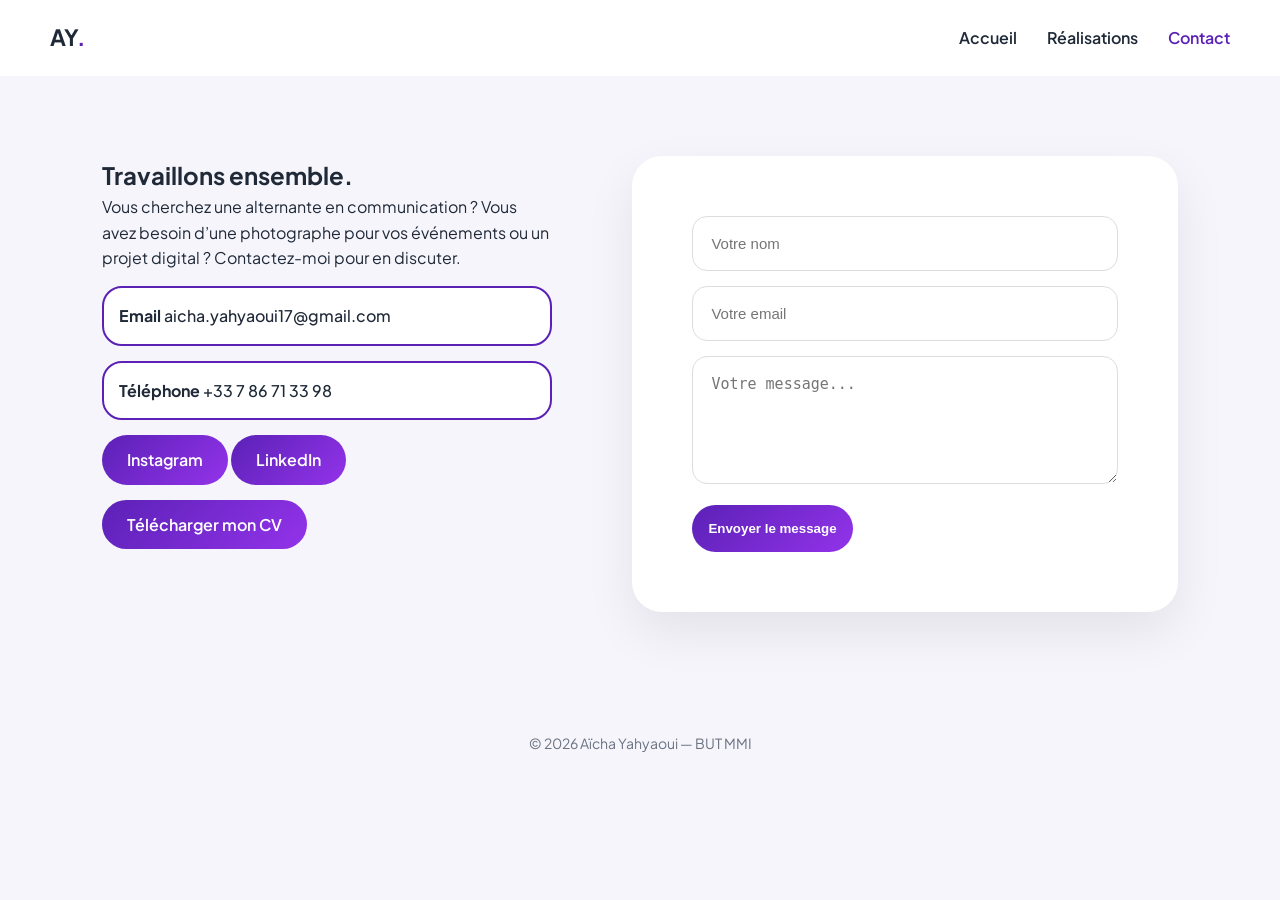
==== contact.html @ c29ea6dd "Add files via upload" ====
<!DOCTYPE html>
<html lang="fr">

<head>
    <meta charset="UTF-8">
    <meta name="viewport" content="width=device-width, initial-scale=1.0">
    <title>Contact | Aïcha Yahyaoui</title>

    <link rel="stylesheet" href="style.css">
    <link href="https://fonts.googleapis.com/css2?family=Plus+Jakarta+Sans:wght@400;600;700&display=swap"
        rel="stylesheet">
</head>

<body>

    <!-- NAVBAR -->
    <nav class="navbar">
        <div class="logo">AY<span>.</span></div>
        <ul class="nav-links">
            <li><a href="index.html">Accueil</a></li>
            <li><a href="realisations.html">Réalisations</a></li>
            <li><a href="contact.html" class="active">Contact</a></li>
        </ul>
    </nav>

    <!-- SECTION CONTACT -->
    <section class="contact-section">

        <!-- GAUCHE -->
        <div class="contact-left">

            <h1>Travaillons <span>ensemble</span>.</h1>

            <p>
                Vous cherchez une alternante en communication ?
                Vous avez besoin d’une photographe pour vos événements ou un projet digital ?
                Contactez-moi pour en discuter.

            </p>

            <!-- EMAIL -->
            <div class="contact-card">
                <strong>Email</strong>
                <a href="mailto:aicha.yahyaoui17@gmail.com">
                    aicha.yahyaoui17@gmail.com
                </a>
            </div>

            <!-- TELEPHONE -->
            <div class="contact-card">
                <strong>Téléphone</strong>
                <a href="tel:+33786713398">
                    +33 7 86 71 33 98
                </a>
            </div>

            <!-- RESEAUX -->
            <div class="social-links">

                <a href="https://www.instagram.com/adz.shoot/" target="_blank" class="social-btn">
                    Instagram
                </a>

                <a href="https://www.linkedin.com/in/a%C3%AFcha-yahyaoui-4b7157336/" target="_blank" class="social-btn">
                    LinkedIn
                </a>

            </div>
            <!-- CV -->
            <a href="CV- YAHYAOUI AICHA.pdf" class="cv-btn">
                Télécharger mon CV
            </a>

        </div>

        <!-- DROITE FORMULAIRE -->
        <div class="contact-right">

            <form action="https://formspree.io/f/mqedpgrb" method="POST">

                <input type="text" name="name" placeholder="Votre nom" required>

                <input type="email" name="email" placeholder="Votre email" required>

                <textarea name="message" rows="5" placeholder="Votre message..." required></textarea>

                <button type="submit">
                    Envoyer le message
                </button>

            </form>

        </div>

    </section>

    <!-- FOOTER -->
    <footer class="footer">
        © 2026 Aïcha Yahyaoui — BUT MMI
    </footer>

</body>

</html>
---- style.css ----
/* ================= VARIABLES ================= */

:root {
--primary:#5b21b6;
--secondary:#9333ea;
--bg-light:#f5f5fb;
--text-dark:#1f2937;
--white:#ffffff;
--shadow:0 10px 30px rgba(0,0,0,0.05);
}

/* ================= RESET ================= */

*{
margin:0;
padding:0;
box-sizing:border-box;
}

body{
font-family:'Plus Jakarta Sans',sans-serif;
background:var(--bg-light);
color:var(--text-dark);
line-height:1.6;
}

/* ================= CONTAINER ================= */

.container{
max-width:1100px;
margin:auto;
padding:0 20px;
}

/* ================= NAVBAR ================= */

.navbar{
padding:20px 50px;
display:flex;
justify-content:space-between;
align-items:center;
background:white;
}

.logo{
font-size:1.4rem;
font-weight:700;
}

.logo span{
color:var(--primary);
}

.nav-links{
display:flex;
gap:30px;
list-style:none;
}

.nav-links a{
text-decoration:none;
color:var(--text-dark);
font-weight:600;
}

.nav-links a.active{
color:var(--primary);
}

/* ================= HERO ================= */

.hero{
background:linear-gradient(135deg,var(--primary),var(--secondary));
color:white;
padding:100px 0;
border-radius:0 0 80px 80px;
}

.hero-small{
padding:60px 0;
text-align:center;
}

/* ================= TITRES SECTIONS ================= */

.section-title{
font-size:2rem;
font-weight:700;
text-align:center;
margin:90px 0 50px 0;
position:relative;
}

.section-title::after{
content:"";
display:block;
width:60px;
height:4px;
background:linear-gradient(135deg,#5b21b6,#9333ea);
margin:15px auto 0;
border-radius:4px;
}

/* ================= BOUTONS ================= */

.project-btn,
.voir-galerie-btn,
.social-btn,
.cv-btn{
display:inline-block;
padding:12px 25px;
border-radius:40px;
background:linear-gradient(135deg,var(--primary),var(--secondary));
color:white;
text-decoration:none;
font-weight:600;
margin-top:15px;
transition:0.3s ease;
}

.project-btn:hover,
.voir-galerie-btn:hover,
.social-btn:hover,
.cv-btn:hover{
transform:translateY(-3px);
box-shadow:0 10px 25px rgba(91,33,182,0.3);
}

/* ================= GRILLES PHOTOS ================= */

.preview-grid,
.galerie-grid{
display:grid;
grid-template-columns:repeat(3, 320px);
justify-content:center;
gap:35px;
margin-bottom:80px;
}

/* ================= PHOTOS ================= */

.photo-card{
width:320px;
height:380px;
border-radius:25px;
overflow:hidden;
position:relative;
background:white;
box-shadow:0 15px 40px rgba(0,0,0,0.08);
transition:0.3s ease;
}

.photo-card img{
width:100%;
height:100%;
object-fit:cover;
display:block;
}

.galerie-grid img{
width:320px;
height:380px;
object-fit:cover;
border-radius:25px;
box-shadow:0 15px 40px rgba(0,0,0,0.08);
transition:0.3s ease;
}

.photo-card:hover,
.galerie-grid img:hover{
transform:translateY(-6px);
}

/* ================= OVERLAY (PC uniquement) ================= */

.photo-overlay{
position:absolute;
top:0;
left:0;
width:100%;
height:100%;
background:rgba(0,0,0,0.6);
color:white;
display:flex;
flex-direction:column;
justify-content:center;
align-items:center;
opacity:0;
transition:0.3s;
text-align:center;
padding:20px;
}

.photo-card:hover .photo-overlay{
opacity:1;
}

/* ================= CONTACT ================= */

.contact-section{
display:flex;
gap:80px;
padding:80px 8%;
align-items:flex-start;
justify-content:space-between;
}

.contact-left{
max-width:450px;
}

.contact-card{
background:white;
border:2px solid var(--primary);
padding:15px;
border-radius:20px;
margin-top:15px;
}

.contact-card a{
color:var(--text-dark);
text-decoration:none;
font-weight:500;
}

.contact-card a:hover{
color:var(--primary);
}

.contact-right{
background:white;
padding:60px;
border-radius:30px;
box-shadow:0 20px 50px rgba(0,0,0,0.08);
flex:1;
max-width:650px;
width:100%;
}

.contact-right input,
.contact-right textarea{
padding:18px;
border-radius:15px;
border:1px solid #ddd;
width:100%;
margin-bottom:15px;
font-size:15px;
}

.contact-right button{
padding:16px;
border-radius:40px;
border:none;
background:linear-gradient(135deg,#5b21b6,#9333ea);
color:white;
font-weight:600;
cursor:pointer;
transition:0.3s;
}

.contact-right button:hover{
transform:translateY(-2px);
box-shadow:0 10px 25px rgba(91,33,182,0.3);
}

/* ================= FOOTER ================= */

footer{
display:flex;
justify-content:center;
align-items:center;
padding:40px 0;
color:#6b7280;
font-size:14px;
}

/* ================= RESPONSIVE ================= */

@media(max-width:768px){

.navbar{
flex-direction:column;
gap:15px;
padding:20px;
}

.nav-links{
flex-direction:column;
gap:15px;
}

.preview-grid,
.galerie-grid{
grid-template-columns:1fr;
}

.photo-card,
.galerie-grid img{
width:100%;
height:300px;
}

.contact-section{
flex-direction:column;
text-align:center;
}

.contact-right{
width:100%;
padding:40px;
}

.section-title{
margin-top:70px;
}

}


/* ================= RESET ================= */

*{
margin:0;
padding:0;
box-sizing:border-box;
}

body{
font-family:'Plus Jakarta Sans',sans-serif;
background:var(--bg-light);
color:var(--text-dark);
line-height:1.6;
}

/* ================= CONTAINER ================= */

.container{
max-width:1100px;
margin:auto;
padding:0 20px;
}

/* ================= NAVBAR ================= */

.navbar{
padding:20px 50px;
display:flex;
justify-content:space-between;
align-items:center;
background:white;
}

.logo{
font-size:1.4rem;
font-weight:700;
}

.logo span{
color:var(--primary);
}

.nav-links{
display:flex;
gap:30px;
list-style:none;
}

.nav-links a{
text-decoration:none;
color:var(--text-dark);
font-weight:600;
}

.nav-links a.active{
color:var(--primary);
}

/* ================= HERO ================= */

.hero{
background:linear-gradient(135deg,var(--primary),var(--secondary));
color:white;
padding:100px 0;
border-radius:0 0 80px 80px;
}

.hero-small{
padding:60px 0;
text-align:center;
}

.hero-flex{
display:flex;
align-items:center;
justify-content:space-between;
gap:60px;
}

.hero-image img{
width:320px;
height:320px;
border-radius:50%;
object-fit:cover;
}

/* ================= CARTES ================= */

.path-card{
display:flex;
flex-wrap:wrap;
gap:30px;
justify-content:center;
padding:60px 0;
}

.path-item{
background:white;
padding:30px;
border-radius:20px;
box-shadow:var(--shadow);
flex:1 1 400px;
max-width:450px;
}

.path-item h3{
color:var(--primary);
margin-bottom:10px;
text-align:center;
}

/* ================= BOUTONS ================= */

.project-btn,
.voir-galerie-btn,
.social-btn,
.cv-btn{
display:inline-block;
padding:12px 25px;
border-radius:40px;
background:linear-gradient(135deg,var(--primary),var(--secondary));
color:white;
text-decoration:none;
font-weight:600;
margin-top:15px;
transition:0.3s ease;
}

.project-btn:hover,
.voir-galerie-btn:hover,
.social-btn:hover,
.cv-btn:hover{
transform:translateY(-3px);
box-shadow:0 10px 25px rgba(91,33,182,0.3);
}

/* ================= PROJET ================= */

.project-card{
background:white;
padding:40px;
border-radius:25px;
box-shadow:var(--shadow);
transition:0.3s ease;
}

.project-card:hover{
transform:translateY(-6px);
}

/* ================= SNAP ================= */

.snap-card{
display:flex;
gap:40px;
background:white;
padding:40px;
border-radius:25px;
box-shadow:var(--shadow);
align-items:center;
}

.filtre-img{
width:260px;
border-radius:20px;
}

.snap-text{
max-width:400px;
}

.snap-qr{
width:110px;
border-radius:15px;
cursor:pointer;
transition:0.3s;
}

.snap-qr:hover{
transform:scale(1.15);
}

/* ================= PHOTOS REALISATION ================= */

.preview-grid{
display:grid;
grid-template-columns:repeat(3, 320px);
justify-content:center;
gap:35px;
margin-top:40px;
}

.photo-card{
width:320px;
height:380px;
border-radius:25px;
overflow:hidden;
position:relative;
background:white;
box-shadow:0 15px 40px rgba(0,0,0,0.08);
transition:0.3s ease;
}

.photo-card img{
width:100%;
height:100%;
object-fit:cover;
display:block;
}

.photo-overlay{
position:absolute;
top:0;
left:0;
width:100%;
height:100%;
background:rgba(0,0,0,0.6);
color:white;
display:flex;
flex-direction:column;
justify-content:center;
align-items:center;
opacity:0;
transition:0.3s;
text-align:center;
padding:20px;
}

.photo-card:hover .photo-overlay{
opacity:1;
}

/* ================= GALERIE ================= */

.galerie-grid{
display:grid;
grid-template-columns:repeat(3, 320px);
justify-content:center;
gap:35px;
margin-top:40px;
}

.galerie-grid img{
width:320px;
height:380px;
object-fit:cover;
border-radius:25px;
}

/* ================= CONTACT ================= */

.contact-section{
display:flex;
gap:80px;
padding:80px 8%;
align-items:flex-start;
justify-content:space-between;
}

.contact-left{
max-width:450px;
}

.contact-card{
background:white;
border:2px solid var(--primary);
padding:15px;
border-radius:20px;
margin-top:15px;
}

.contact-card a{
color:var(--text-dark);
text-decoration:none;
font-weight:500;
}

.contact-card a:hover{
color:var(--primary);
}

.contact-right{
background:white;
padding:60px;
border-radius:30px;
box-shadow:0 20px 50px rgba(0,0,0,0.08);
flex:1;
max-width:650px;
width:100%;
}

.contact-right input,
.contact-right textarea{
padding:18px;
border-radius:15px;
border:1px solid #ddd;
width:100%;
margin-bottom:15px;
font-size:15px;
}

.contact-right button{
padding:16px;
border-radius:40px;
border:none;
background:linear-gradient(135deg,#5b21b6,#9333ea);
color:white;
font-weight:600;
cursor:pointer;
transition:0.3s;
}

.contact-right button:hover{
transform:translateY(-2px);
box-shadow:0 10px 25px rgba(91,33,182,0.3);
}

/* ================= FOOTER ================= */

footer{
display:flex;
justify-content:center;
align-items:center;
padding:40px 0;
color:#6b7280;
font-size:14px;
}
h3{
    text-align: center;
}
/* ================= RESPONSIVE ================= */

@media(max-width:900px){

.hero-flex,
.snap-card,
.contact-section{
flex-direction:column;
text-align:center;
}

.preview-grid,
.galerie-grid{
grid-template-columns:1fr;
}

.photo-card,
.galerie-grid img{
width:300px;
height:320px;
}

.contact-right{
width:100%;
}

}
.projet {
    margin: 80px 0;
}

.galerie-projet {
    display: grid;
    grid-template-columns: repeat(2, 1fr);
    gap: 25px;
    margin: 30px 0;
}

.galerie-projet img {
    width: 100%;
    border-radius: 15px;
    box-shadow: 0 6px 20px rgba(0,0,0,0.15);
    transition: 0.3s ease;
}

.galerie-projet img:hover {
    transform: scale(1.03);
}

.btn-projet {
    display: inline-block;
    padding: 14px 25px;
    background: linear-gradient(135deg, #5b21b6, #9333ea);
    color: white;
    text-decoration: none;
    border-radius: 30px;
    font-weight: 600;
    transition: 0.3s ease;
}

.btn-projet:hover {
    transform: translateY(-3px);
}
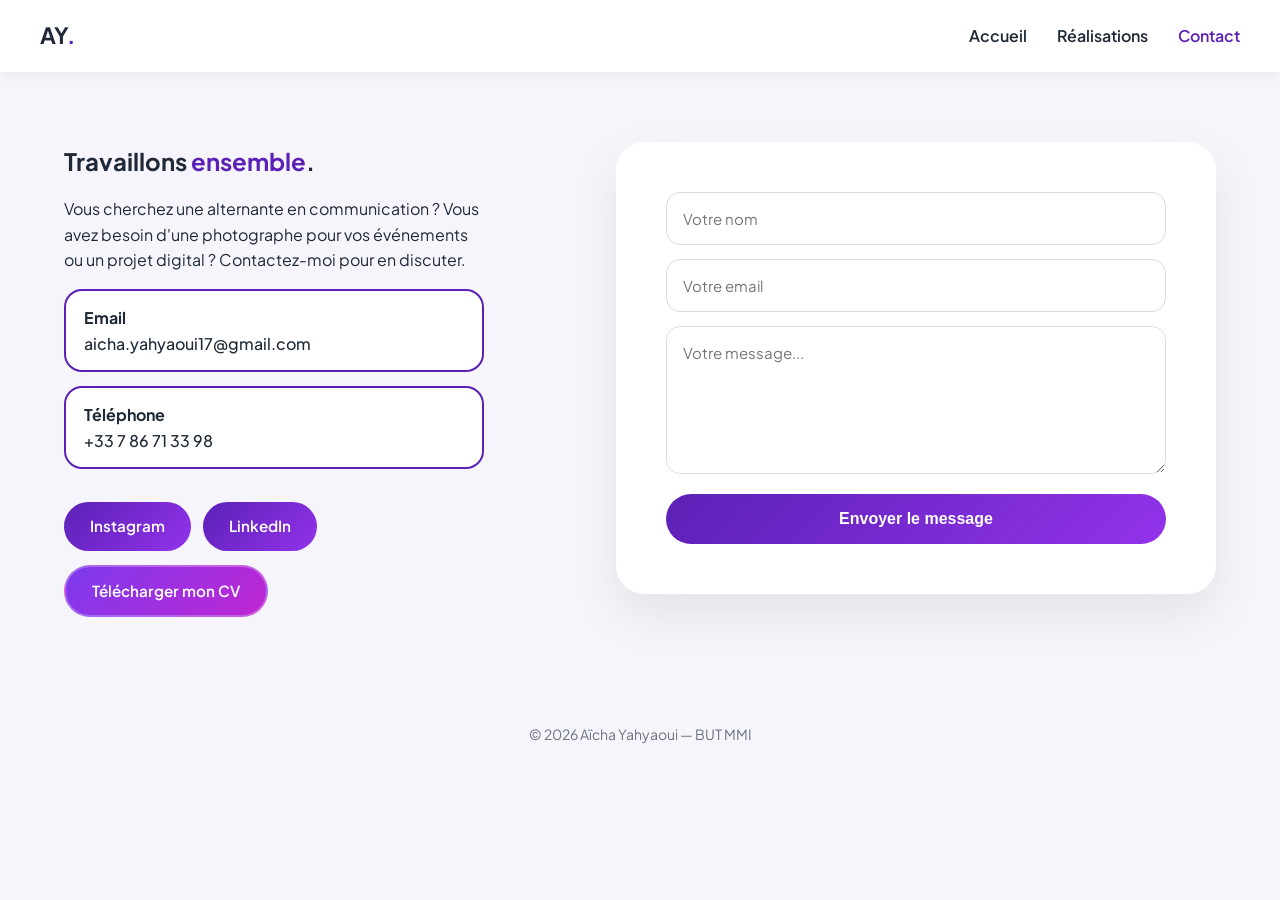
==== commit a29ec4b8: "Add files via upload" ====
--- a/contact.html
+++ b/contact.html
@@ -5,10 +5,8 @@
     <meta charset="UTF-8">
     <meta name="viewport" content="width=device-width, initial-scale=1.0">
     <title>Contact | Aïcha Yahyaoui</title>
-
     <link rel="stylesheet" href="style.css">
-    <link href="https://fonts.googleapis.com/css2?family=Plus+Jakarta+Sans:wght@400;600;700&display=swap"
-        rel="stylesheet">
+    <link href="https://fonts.googleapis.com/css2?family=Plus+Jakarta+Sans:wght@400;600;700&display=swap" rel="stylesheet">
 </head>
 
 <body>
@@ -16,7 +14,14 @@
     <!-- NAVBAR -->
     <nav class="navbar">
         <div class="logo">AY<span>.</span></div>
-        <ul class="nav-links">
+
+        <button class="burger" id="burger" aria-label="Menu">
+            <span></span>
+            <span></span>
+            <span></span>
+        </button>
+
+        <ul class="nav-links" id="nav-links">
             <li><a href="index.html">Accueil</a></li>
             <li><a href="realisations.html">Réalisations</a></li>
             <li><a href="contact.html" class="active">Contact</a></li>
@@ -29,45 +34,30 @@
         <!-- GAUCHE -->
         <div class="contact-left">
 
-            <h1>Travaillons <span>ensemble</span>.</h1>
+            <h1>Travaillons <span style="color:var(--primary)">ensemble</span>.</h1>
 
-            <p>
+            <p style="margin: 16px 0;">
                 Vous cherchez une alternante en communication ?
-                Vous avez besoin d’une photographe pour vos événements ou un projet digital ?
+                Vous avez besoin d'une photographe pour vos événements ou un projet digital ?
                 Contactez-moi pour en discuter.
-
             </p>
 
-            <!-- EMAIL -->
             <div class="contact-card">
-                <strong>Email</strong>
-                <a href="mailto:aicha.yahyaoui17@gmail.com">
-                    aicha.yahyaoui17@gmail.com
-                </a>
+                <strong>Email</strong><br>
+                <a href="mailto:aicha.yahyaoui17@gmail.com">aicha.yahyaoui17@gmail.com</a>
             </div>
 
-            <!-- TELEPHONE -->
             <div class="contact-card">
-                <strong>Téléphone</strong>
-                <a href="tel:+33786713398">
-                    +33 7 86 71 33 98
-                </a>
+                <strong>Téléphone</strong><br>
+                <a href="tel:+33786713398">+33 7 86 71 33 98</a>
             </div>
 
-            <!-- RESEAUX -->
-            <div class="social-links">
+            <div class="social-links" style="display:flex; gap:12px; flex-wrap:wrap; margin-top:18px;">
+                <a href="https://www.instagram.com/adz.shoot/" target="_blank" class="social-btn">Instagram</a>
+                <a href="https://www.linkedin.com/in/a%C3%AFcha-yahyaoui-4b7157336/" target="_blank" class="social-btn">LinkedIn</a>
+            </div>
 
-                <a href="https://www.instagram.com/adz.shoot/" target="_blank" class="social-btn">
-                    Instagram
-                </a>
-
-                <a href="https://www.linkedin.com/in/a%C3%AFcha-yahyaoui-4b7157336/" target="_blank" class="social-btn">
-                    LinkedIn
-                </a>
-
-            </div>
-            <!-- CV -->
-            <a href="CV- YAHYAOUI AICHA.pdf" class="cv-btn">
+            <a href="CV- YAHYAOUI AICHA.pdf" download class="cv-btn" style="margin-top:14px;">
                 Télécharger mon CV
             </a>
 
@@ -77,17 +67,10 @@
         <div class="contact-right">
 
             <form action="https://formspree.io/f/mqedpgrb" method="POST">
-
                 <input type="text" name="name" placeholder="Votre nom" required>
-
                 <input type="email" name="email" placeholder="Votre email" required>
-
-                <textarea name="message" rows="5" placeholder="Votre message..." required></textarea>
-
-                <button type="submit">
-                    Envoyer le message
-                </button>
-
+                <textarea name="message" rows="6" placeholder="Votre message..." required></textarea>
+                <button type="submit">Envoyer le message</button>
             </form>
 
         </div>
@@ -95,10 +78,16 @@
     </section>
 
     <!-- FOOTER -->
-    <footer class="footer">
+    <footer>
         © 2026 Aïcha Yahyaoui — BUT MMI
     </footer>
 
+    <script>
+        const burger = document.getElementById('burger');
+        const navLinks = document.getElementById('nav-links');
+        burger.addEventListener('click', () => navLinks.classList.toggle('open'));
+        navLinks.querySelectorAll('a').forEach(a => a.addEventListener('click', () => navLinks.classList.remove('open')));
+    </script>
+
 </body>
-
 </html>
--- a/style.css
+++ b/style.css
@@ -1,712 +1,690 @@
-/* ================= VARIABLES ================= */
-
-:root {
---primary:#5b21b6;
---secondary:#9333ea;
---bg-light:#f5f5fb;
---text-dark:#1f2937;
---white:#ffffff;
---shadow:0 10px 30px rgba(0,0,0,0.05);
-}
-
-/* ================= RESET ================= */
-
-*{
-margin:0;
-padding:0;
-box-sizing:border-box;
-}
-
-body{
-font-family:'Plus Jakarta Sans',sans-serif;
-background:var(--bg-light);
-color:var(--text-dark);
-line-height:1.6;
-}
-
-/* ================= CONTAINER ================= */
-
-.container{
-max-width:1100px;
-margin:auto;
-padding:0 20px;
-}
-
-/* ================= NAVBAR ================= */
-
-.navbar{
-padding:20px 50px;
-display:flex;
-justify-content:space-between;
-align-items:center;
-background:white;
-}
-
-.logo{
-font-size:1.4rem;
-font-weight:700;
-}
-
-.logo span{
-color:var(--primary);
-}
-
-.nav-links{
-display:flex;
-gap:30px;
-list-style:none;
-}
-
-.nav-links a{
-text-decoration:none;
-color:var(--text-dark);
-font-weight:600;
-}
-
-.nav-links a.active{
-color:var(--primary);
-}
-
-/* ================= HERO ================= */
-
-.hero{
-background:linear-gradient(135deg,var(--primary),var(--secondary));
-color:white;
-padding:100px 0;
-border-radius:0 0 80px 80px;
-}
-
-.hero-small{
-padding:60px 0;
-text-align:center;
-}
-
-/* ================= TITRES SECTIONS ================= */
-
-.section-title{
-font-size:2rem;
-font-weight:700;
-text-align:center;
-margin:90px 0 50px 0;
-position:relative;
-}
-
-.section-title::after{
-content:"";
-display:block;
-width:60px;
-height:4px;
-background:linear-gradient(135deg,#5b21b6,#9333ea);
-margin:15px auto 0;
-border-radius:4px;
-}
-
-/* ================= BOUTONS ================= */
-
-.project-btn,
-.voir-galerie-btn,
-.social-btn,
-.cv-btn{
-display:inline-block;
-padding:12px 25px;
-border-radius:40px;
-background:linear-gradient(135deg,var(--primary),var(--secondary));
-color:white;
-text-decoration:none;
-font-weight:600;
-margin-top:15px;
-transition:0.3s ease;
-}
-
-.project-btn:hover,
-.voir-galerie-btn:hover,
-.social-btn:hover,
-.cv-btn:hover{
-transform:translateY(-3px);
-box-shadow:0 10px 25px rgba(91,33,182,0.3);
-}
-
-/* ================= GRILLES PHOTOS ================= */
-
-.preview-grid,
-.galerie-grid{
-display:grid;
-grid-template-columns:repeat(3, 320px);
-justify-content:center;
-gap:35px;
-margin-bottom:80px;
-}
-
-/* ================= PHOTOS ================= */
-
-.photo-card{
-width:320px;
-height:380px;
-border-radius:25px;
-overflow:hidden;
-position:relative;
-background:white;
-box-shadow:0 15px 40px rgba(0,0,0,0.08);
-transition:0.3s ease;
-}
-
-.photo-card img{
-width:100%;
-height:100%;
-object-fit:cover;
-display:block;
-}
-
-.galerie-grid img{
-width:320px;
-height:380px;
-object-fit:cover;
-border-radius:25px;
-box-shadow:0 15px 40px rgba(0,0,0,0.08);
-transition:0.3s ease;
-}
-
-.photo-card:hover,
-.galerie-grid img:hover{
-transform:translateY(-6px);
-}
-
-/* ================= OVERLAY (PC uniquement) ================= */
-
-.photo-overlay{
-position:absolute;
-top:0;
-left:0;
-width:100%;
-height:100%;
-background:rgba(0,0,0,0.6);
-color:white;
-display:flex;
-flex-direction:column;
-justify-content:center;
-align-items:center;
-opacity:0;
-transition:0.3s;
-text-align:center;
-padding:20px;
-}
-
-.photo-card:hover .photo-overlay{
-opacity:1;
-}
-
-/* ================= CONTACT ================= */
-
-.contact-section{
-display:flex;
-gap:80px;
-padding:80px 8%;
-align-items:flex-start;
-justify-content:space-between;
-}
-
-.contact-left{
-max-width:450px;
-}
-
-.contact-card{
-background:white;
-border:2px solid var(--primary);
-padding:15px;
-border-radius:20px;
-margin-top:15px;
-}
-
-.contact-card a{
-color:var(--text-dark);
-text-decoration:none;
-font-weight:500;
-}
-
-.contact-card a:hover{
-color:var(--primary);
-}
-
-.contact-right{
-background:white;
-padding:60px;
-border-radius:30px;
-box-shadow:0 20px 50px rgba(0,0,0,0.08);
-flex:1;
-max-width:650px;
-width:100%;
-}
-
-.contact-right input,
-.contact-right textarea{
-padding:18px;
-border-radius:15px;
-border:1px solid #ddd;
-width:100%;
-margin-bottom:15px;
-font-size:15px;
-}
-
-.contact-right button{
-padding:16px;
-border-radius:40px;
-border:none;
-background:linear-gradient(135deg,#5b21b6,#9333ea);
-color:white;
-font-weight:600;
-cursor:pointer;
-transition:0.3s;
-}
-
-.contact-right button:hover{
-transform:translateY(-2px);
-box-shadow:0 10px 25px rgba(91,33,182,0.3);
-}
-
-/* ================= FOOTER ================= */
-
-footer{
-display:flex;
-justify-content:center;
-align-items:center;
-padding:40px 0;
-color:#6b7280;
-font-size:14px;
-}
-
-/* ================= RESPONSIVE ================= */
-
-@media(max-width:768px){
-
-.navbar{
-flex-direction:column;
-gap:15px;
-padding:20px;
-}
-
-.nav-links{
-flex-direction:column;
-gap:15px;
-}
-
-.preview-grid,
-.galerie-grid{
-grid-template-columns:1fr;
-}
-
-.photo-card,
-.galerie-grid img{
-width:100%;
-height:300px;
-}
-
-.contact-section{
-flex-direction:column;
-text-align:center;
-}
-
-.contact-right{
-width:100%;
-padding:40px;
-}
-
-.section-title{
-margin-top:70px;
-}
-
-}
-
-
-/* ================= RESET ================= */
-
-*{
-margin:0;
-padding:0;
-box-sizing:border-box;
-}
-
-body{
-font-family:'Plus Jakarta Sans',sans-serif;
-background:var(--bg-light);
-color:var(--text-dark);
-line-height:1.6;
-}
-
-/* ================= CONTAINER ================= */
-
-.container{
-max-width:1100px;
-margin:auto;
-padding:0 20px;
-}
-
-/* ================= NAVBAR ================= */
-
-.navbar{
-padding:20px 50px;
-display:flex;
-justify-content:space-between;
-align-items:center;
-background:white;
-}
-
-.logo{
-font-size:1.4rem;
-font-weight:700;
-}
-
-.logo span{
-color:var(--primary);
-}
-
-.nav-links{
-display:flex;
-gap:30px;
-list-style:none;
-}
-
-.nav-links a{
-text-decoration:none;
-color:var(--text-dark);
-font-weight:600;
-}
-
-.nav-links a.active{
-color:var(--primary);
-}
-
-/* ================= HERO ================= */
-
-.hero{
-background:linear-gradient(135deg,var(--primary),var(--secondary));
-color:white;
-padding:100px 0;
-border-radius:0 0 80px 80px;
-}
-
-.hero-small{
-padding:60px 0;
-text-align:center;
-}
-
-.hero-flex{
-display:flex;
-align-items:center;
-justify-content:space-between;
-gap:60px;
-}
-
-.hero-image img{
-width:320px;
-height:320px;
-border-radius:50%;
-object-fit:cover;
-}
-
-/* ================= CARTES ================= */
-
-.path-card{
-display:flex;
-flex-wrap:wrap;
-gap:30px;
-justify-content:center;
-padding:60px 0;
-}
-
-.path-item{
-background:white;
-padding:30px;
-border-radius:20px;
-box-shadow:var(--shadow);
-flex:1 1 400px;
-max-width:450px;
-}
-
-.path-item h3{
-color:var(--primary);
-margin-bottom:10px;
-text-align:center;
-}
-
-/* ================= BOUTONS ================= */
-
-.project-btn,
-.voir-galerie-btn,
-.social-btn,
-.cv-btn{
-display:inline-block;
-padding:12px 25px;
-border-radius:40px;
-background:linear-gradient(135deg,var(--primary),var(--secondary));
-color:white;
-text-decoration:none;
-font-weight:600;
-margin-top:15px;
-transition:0.3s ease;
-}
-
-.project-btn:hover,
-.voir-galerie-btn:hover,
-.social-btn:hover,
-.cv-btn:hover{
-transform:translateY(-3px);
-box-shadow:0 10px 25px rgba(91,33,182,0.3);
-}
-
-/* ================= PROJET ================= */
-
-.project-card{
-background:white;
-padding:40px;
-border-radius:25px;
-box-shadow:var(--shadow);
-transition:0.3s ease;
-}
-
-.project-card:hover{
-transform:translateY(-6px);
-}
-
-/* ================= SNAP ================= */
-
-.snap-card{
-display:flex;
-gap:40px;
-background:white;
-padding:40px;
-border-radius:25px;
-box-shadow:var(--shadow);
-align-items:center;
-}
-
-.filtre-img{
-width:260px;
-border-radius:20px;
-}
-
-.snap-text{
-max-width:400px;
-}
-
-.snap-qr{
-width:110px;
-border-radius:15px;
-cursor:pointer;
-transition:0.3s;
-}
-
-.snap-qr:hover{
-transform:scale(1.15);
-}
-
-/* ================= PHOTOS REALISATION ================= */
-
-.preview-grid{
-display:grid;
-grid-template-columns:repeat(3, 320px);
-justify-content:center;
-gap:35px;
-margin-top:40px;
-}
-
-.photo-card{
-width:320px;
-height:380px;
-border-radius:25px;
-overflow:hidden;
-position:relative;
-background:white;
-box-shadow:0 15px 40px rgba(0,0,0,0.08);
-transition:0.3s ease;
-}
-
-.photo-card img{
-width:100%;
-height:100%;
-object-fit:cover;
-display:block;
-}
-
-.photo-overlay{
-position:absolute;
-top:0;
-left:0;
-width:100%;
-height:100%;
-background:rgba(0,0,0,0.6);
-color:white;
-display:flex;
-flex-direction:column;
-justify-content:center;
-align-items:center;
-opacity:0;
-transition:0.3s;
-text-align:center;
-padding:20px;
-}
-
-.photo-card:hover .photo-overlay{
-opacity:1;
-}
-
-/* ================= GALERIE ================= */
-
-.galerie-grid{
-display:grid;
-grid-template-columns:repeat(3, 320px);
-justify-content:center;
-gap:35px;
-margin-top:40px;
-}
-
-.galerie-grid img{
-width:320px;
-height:380px;
-object-fit:cover;
-border-radius:25px;
-}
-
-/* ================= CONTACT ================= */
-
-.contact-section{
-display:flex;
-gap:80px;
-padding:80px 8%;
-align-items:flex-start;
-justify-content:space-between;
-}
-
-.contact-left{
-max-width:450px;
-}
-
-.contact-card{
-background:white;
-border:2px solid var(--primary);
-padding:15px;
-border-radius:20px;
-margin-top:15px;
-}
-
-.contact-card a{
-color:var(--text-dark);
-text-decoration:none;
-font-weight:500;
-}
-
-.contact-card a:hover{
-color:var(--primary);
-}
-
-.contact-right{
-background:white;
-padding:60px;
-border-radius:30px;
-box-shadow:0 20px 50px rgba(0,0,0,0.08);
-flex:1;
-max-width:650px;
-width:100%;
-}
-
-.contact-right input,
-.contact-right textarea{
-padding:18px;
-border-radius:15px;
-border:1px solid #ddd;
-width:100%;
-margin-bottom:15px;
-font-size:15px;
-}
-
-.contact-right button{
-padding:16px;
-border-radius:40px;
-border:none;
-background:linear-gradient(135deg,#5b21b6,#9333ea);
-color:white;
-font-weight:600;
-cursor:pointer;
-transition:0.3s;
-}
-
-.contact-right button:hover{
-transform:translateY(-2px);
-box-shadow:0 10px 25px rgba(91,33,182,0.3);
-}
-
-/* ================= FOOTER ================= */
-
-footer{
-display:flex;
-justify-content:center;
-align-items:center;
-padding:40px 0;
-color:#6b7280;
-font-size:14px;
-}
-h3{
-    text-align: center;
-}
-/* ================= RESPONSIVE ================= */
-
-@media(max-width:900px){
-
-.hero-flex,
-.snap-card,
-.contact-section{
-flex-direction:column;
-text-align:center;
-}
-
-.preview-grid,
-.galerie-grid{
-grid-template-columns:1fr;
-}
-
-.photo-card,
-.galerie-grid img{
-width:300px;
-height:320px;
-}
-
-.contact-right{
-width:100%;
-}
-
-}
-.projet {
-    margin: 80px 0;
-}
-
-.galerie-projet {
-    display: grid;
-    grid-template-columns: repeat(2, 1fr);
-    gap: 25px;
-    margin: 30px 0;
-}
-
-.galerie-projet img {
-    width: 100%;
-    border-radius: 15px;
-    box-shadow: 0 6px 20px rgba(0,0,0,0.15);
-    transition: 0.3s ease;
-}
-
-.galerie-projet img:hover {
-    transform: scale(1.03);
-}
-
-.btn-projet {
-    display: inline-block;
-    padding: 14px 25px;
-    background: linear-gradient(135deg, #5b21b6, #9333ea);
-    color: white;
-    text-decoration: none;
-    border-radius: 30px;
-    font-weight: 600;
-    transition: 0.3s ease;
-}
-
-.btn-projet:hover {
-    transform: translateY(-3px);
+/* ================= VARIABLES ================= */
+
+:root {
+  --primary: #5b21b6;
+  --secondary: #9333ea;
+  --bg-light: #f5f5fb;
+  --text-dark: #1f2937;
+  --white: #ffffff;
+  --shadow: 0 10px 30px rgba(0,0,0,0.07);
+}
+
+/* ================= RESET ================= */
+
+*, *::before, *::after {
+  margin: 0;
+  padding: 0;
+  box-sizing: border-box;
+}
+
+body {
+  font-family: 'Plus Jakarta Sans', sans-serif;
+  background: var(--bg-light);
+  color: var(--text-dark);
+  line-height: 1.6;
+}
+
+/* ================= CONTAINER ================= */
+
+.container {
+  max-width: 1100px;
+  margin: auto;
+  padding: 0 20px;
+}
+
+/* ================= NAVBAR ================= */
+
+.navbar {
+  padding: 18px 40px;
+  display: flex;
+  justify-content: space-between;
+  align-items: center;
+  background: white;
+  box-shadow: 0 2px 12px rgba(0,0,0,0.06);
+  position: sticky;
+  top: 0;
+  z-index: 100;
+}
+
+.logo {
+  font-size: 1.4rem;
+  font-weight: 700;
+}
+
+.logo span {
+  color: var(--primary);
+}
+
+/* Burger button - caché sur desktop */
+.burger {
+  display: none;
+  flex-direction: column;
+  gap: 5px;
+  cursor: pointer;
+  background: none;
+  border: none;
+  padding: 4px;
+}
+
+.burger span {
+  display: block;
+  width: 26px;
+  height: 3px;
+  background: var(--text-dark);
+  border-radius: 3px;
+  transition: 0.3s;
+}
+
+.nav-links {
+  display: flex;
+  gap: 30px;
+  list-style: none;
+}
+
+.nav-links a {
+  text-decoration: none;
+  color: var(--text-dark);
+  font-weight: 600;
+  transition: color 0.2s;
+}
+
+.nav-links a:hover,
+.nav-links a.active {
+  color: var(--primary);
+}
+
+/* ================= HERO ================= */
+
+.hero {
+  background: linear-gradient(135deg, var(--primary), var(--secondary));
+  color: white;
+  padding: 90px 0;
+  border-radius: 0 0 60px 60px;
+}
+
+.hero-small {
+  padding: 60px 20px;
+  text-align: center;
+}
+
+.hero-small h1 {
+  font-size: clamp(1.8rem, 5vw, 2.8rem);
+}
+
+.hero-flex {
+  display: flex;
+  align-items: center;
+  justify-content: space-between;
+  gap: 60px;
+}
+
+.hero-content h1 {
+  font-size: clamp(1.8rem, 4vw, 2.8rem);
+  margin-bottom: 16px;
+}
+
+.hero-content h1 span {
+  text-decoration: underline;
+  text-decoration-color: rgba(255,255,255,0.5);
+}
+
+.hero-content p {
+  font-size: 1.05rem;
+  opacity: 0.92;
+  max-width: 480px;
+  margin-bottom: 8px;
+}
+
+.hero-image img {
+  width: 280px;
+  height: 280px;
+  border-radius: 50%;
+  object-fit: cover;
+  border: 5px solid rgba(255,255,255,0.3);
+  flex-shrink: 0;
+}
+
+/* ================= TAGLINE ================= */
+
+.tagline {
+  text-align: center;
+  font-size: 0.95rem;
+  font-weight: 600;
+  color: var(--primary);
+  letter-spacing: 0.04em;
+  padding: 28px 16px 0;
+  opacity: 0.75;
+}
+
+/* ================= SECTION TITLES ================= */
+
+.section-title {
+  font-size: clamp(1.4rem, 4vw, 2rem);
+  font-weight: 700;
+  text-align: center;
+  margin: 80px 0 50px;
+  position: relative;
+}
+
+.section-title::after {
+  content: "";
+  display: block;
+  width: 60px;
+  height: 4px;
+  background: linear-gradient(135deg, #5b21b6, #9333ea);
+  margin: 15px auto 0;
+  border-radius: 4px;
+}
+
+/* ================= BOUTONS ================= */
+
+.project-btn,
+.voir-galerie-btn,
+.social-btn,
+.btn-projet {
+  display: inline-block;
+  padding: 12px 26px;
+  border-radius: 40px;
+  background: linear-gradient(135deg, var(--primary), var(--secondary));
+  color: white;
+  text-decoration: none;
+  font-weight: 600;
+  margin-top: 15px;
+  transition: 0.3s ease;
+  font-size: 0.95rem;
+}
+
+.project-btn:hover,
+.voir-galerie-btn:hover,
+.social-btn:hover,
+.btn-projet:hover {
+  transform: translateY(-3px);
+  box-shadow: 0 10px 25px rgba(91,33,182,0.3);
+}
+
+/* Bouton CV — violet clair distinct */
+.cv-btn {
+  display: inline-block;
+  padding: 12px 26px;
+  border-radius: 40px;
+  background: linear-gradient(135deg, #7c3aed, #c026d3);
+  color: white;
+  text-decoration: none;
+  font-weight: 600;
+  margin-top: 15px;
+  transition: 0.3s ease;
+  font-size: 0.95rem;
+  border: 2px solid rgba(255,255,255,0.25);
+}
+
+.cv-btn:hover {
+  transform: translateY(-3px);
+  box-shadow: 0 10px 25px rgba(192,38,211,0.35);
+}
+
+/* ================= PATH CARDS ================= */
+
+.path-card {
+  display: grid;
+  grid-template-columns: repeat(2, 1fr);
+  gap: 28px;
+  padding: 50px 0 60px;
+}
+
+.path-item {
+  background: white;
+  padding: 30px;
+  border-radius: 20px;
+  box-shadow: var(--shadow);
+}
+
+.path-item h3 {
+  color: var(--primary);
+  margin-bottom: 10px;
+  text-align: center;
+}
+
+
+
+@media (max-width: 600px) {
+  .path-card {
+    grid-template-columns: 1fr;
+  }
+}
+
+/* ================= GRILLES PHOTOS ================= */
+
+.preview-grid,
+.galerie-grid {
+  display: grid;
+  grid-template-columns: repeat(3, 1fr);
+  gap: 24px;
+  margin: 30px 0 40px;
+}
+
+/* ================= PHOTO CARD ================= */
+
+.photo-card {
+  width: 100%;
+  aspect-ratio: 4/5;
+  border-radius: 20px;
+  overflow: hidden;
+  position: relative;
+  background: white;
+  box-shadow: 0 10px 30px rgba(0,0,0,0.08);
+  transition: 0.3s ease;
+}
+
+.photo-card img {
+  width: 100%;
+  height: 100%;
+  object-fit: cover;
+  display: block;
+}
+
+.photo-card:hover {
+  transform: translateY(-5px);
+  box-shadow: 0 18px 40px rgba(0,0,0,0.13);
+}
+
+/* Overlay hover PC */
+.photo-overlay {
+  position: absolute;
+  inset: 0;
+  background: rgba(0,0,0,0.62);
+  color: white;
+  display: flex;
+  flex-direction: column;
+  justify-content: center;
+  align-items: center;
+  opacity: 0;
+  transition: 0.3s;
+  text-align: center;
+  padding: 20px;
+}
+
+.photo-card:hover .photo-overlay {
+  opacity: 1;
+}
+
+.photo-overlay h3,
+.photo-overlay h4 {
+  font-size: 1.1rem;
+  margin-bottom: 6px;
+}
+
+.photo-overlay p {
+  font-size: 0.88rem;
+  opacity: 0.85;
+}
+
+/* Voir galerie centré */
+.voir-galerie-btn {
+  display: block;
+  width: fit-content;
+  margin: 0 auto 20px;
+}
+
+/* ================= SNAP CARD ================= */
+
+.snap-card {
+  display: flex;
+  gap: 40px;
+  background: white;
+  padding: 40px;
+  border-radius: 25px;
+  box-shadow: var(--shadow);
+  align-items: center;
+}
+
+.filtre-img {
+  width: 220px;
+  border-radius: 20px;
+  flex-shrink: 0;
+}
+
+.snap-text {
+  flex: 1;
+}
+
+.snap-qr-container {
+  margin-top: 20px;
+}
+
+.snap-qr {
+  width: 110px;
+  border-radius: 12px;
+  cursor: pointer;
+  transition: 0.3s;
+  margin-top: 8px;
+  display: block;
+}
+
+.snap-qr:hover {
+  transform: scale(1.12);
+}
+
+/* ================= PROJECT CARD ================= */
+
+.project-card {
+  background: white;
+  padding: 40px;
+  border-radius: 25px;
+  box-shadow: var(--shadow);
+  transition: 0.3s ease;
+}
+
+.project-card:hover {
+  transform: translateY(-5px);
+}
+
+/* ================= GALERIE PROJET ================= */
+
+.galerie-projet {
+  display: grid;
+  grid-template-columns: repeat(2, 1fr);
+  gap: 20px;
+  margin: 24px 0 20px;
+}
+
+.galerie-projet img {
+  width: 100%;
+  border-radius: 14px;
+  box-shadow: 0 6px 20px rgba(0,0,0,0.12);
+  transition: 0.3s ease;
+}
+
+.galerie-projet img:hover {
+  transform: scale(1.03);
+}
+
+/* ================= CONTACT ================= */
+
+.contact-section {
+  display: flex;
+  gap: 60px;
+  padding: 70px 5%;
+  align-items: flex-start;
+  justify-content: space-between;
+}
+
+.contact-left {
+  max-width: 420px;
+  flex-shrink: 0;
+}
+
+.contact-card {
+  background: white;
+  border: 2px solid var(--primary);
+  padding: 14px 18px;
+  border-radius: 18px;
+  margin-top: 14px;
+}
+
+.contact-card a {
+  color: var(--text-dark);
+  text-decoration: none;
+  font-weight: 500;
+}
+
+.contact-card a:hover {
+  color: var(--primary);
+}
+
+.contact-right {
+  background: white;
+  padding: 50px;
+  border-radius: 28px;
+  box-shadow: 0 20px 50px rgba(0,0,0,0.08);
+  flex: 1;
+  max-width: 600px;
+  width: 100%;
+}
+
+.contact-right input,
+.contact-right textarea {
+  padding: 16px;
+  border-radius: 14px;
+  border: 1px solid #ddd;
+  width: 100%;
+  margin-bottom: 14px;
+  font-size: 15px;
+  font-family: inherit;
+}
+
+.contact-right button {
+  width: 100%;
+  padding: 16px;
+  border-radius: 40px;
+  border: none;
+  background: linear-gradient(135deg, #5b21b6, #9333ea);
+  color: white;
+  font-weight: 600;
+  cursor: pointer;
+  transition: 0.3s;
+  font-size: 1rem;
+}
+
+.contact-right button:hover {
+  transform: translateY(-2px);
+  box-shadow: 0 10px 25px rgba(91,33,182,0.3);
+}
+
+/* ================= SECTIONS SPACING ================= */
+
+.photo-section,
+.snap-section,
+.web-section,
+.galerie-section {
+  padding: 6px 0 16px;
+}
+
+.photo-section .container,
+.snap-section .container,
+.web-section .container {
+  display: flex;
+  flex-direction: column;
+  gap: 20px;
+}
+
+.photo-section .container h2,
+.snap-section .container h2,
+.web-section .container h2 {
+  font-size: clamp(1.3rem, 3.5vw, 1.7rem);
+  font-weight: 700;
+  margin: 24px 0 4px;
+  position: relative;
+  display: inline-block;
+}
+
+.photo-section .container h2::after,
+.snap-section .container h2::after,
+.web-section .container h2::after {
+  content: "";
+  display: block;
+  width: 120px;
+  height: 4px;
+  background: linear-gradient(135deg, #5b21b6, #9333ea);
+  margin-top: 8px;
+  border-radius: 4px;
+}
+
+/* ================= FOOTER ================= */
+
+footer {
+  display: flex;
+  justify-content: center;
+  align-items: center;
+  padding: 36px 20px;
+  color: #6b7280;
+  font-size: 14px;
+  text-align: center;
+}
+
+/* ===================================================
+   RESPONSIVE — TABLETTE (≤900px)
+=================================================== */
+
+@media (max-width: 900px) {
+
+  .navbar {
+    padding: 16px 24px;
+  }
+
+  .hero {
+    padding: 60px 0;
+    border-radius: 0 0 40px 40px;
+  }
+
+  .hero-flex {
+    flex-direction: column-reverse;
+    text-align: center;
+    gap: 30px;
+    padding: 0 20px;
+  }
+
+  .hero-content p {
+    margin: 0 auto 8px;
+  }
+
+  .hero-image img {
+    width: 200px;
+    height: 200px;
+  }
+
+  .preview-grid,
+  .galerie-grid {
+    grid-template-columns: repeat(2, 1fr);
+    gap: 16px;
+  }
+
+  .snap-card {
+    flex-direction: column;
+    text-align: center;
+    padding: 30px 24px;
+  }
+
+  .filtre-img {
+    width: 180px;
+    margin: 0 auto;
+  }
+
+  .snap-qr {
+    margin: 8px auto 0;
+  }
+
+  .contact-section {
+    flex-direction: column;
+    padding: 50px 5%;
+  }
+
+  .contact-left {
+    max-width: 100%;
+    width: 100%;
+    text-align: center;
+  }
+
+  .contact-right {
+    width: 100%;
+    max-width: 100%;
+    padding: 36px 28px;
+  }
+}
+
+/* ===================================================
+   RESPONSIVE — MOBILE (≤600px)
+=================================================== */
+
+@media (max-width: 600px) {
+
+  /* --- Navbar burger --- */
+  .navbar {
+    flex-wrap: wrap;
+    padding: 14px 20px;
+    gap: 0;
+  }
+
+  .burger {
+    display: flex;
+  }
+
+  .nav-links {
+    display: none;
+    flex-direction: column;
+    gap: 16px;
+    width: 100%;
+    padding: 16px 0 8px;
+    text-align: center;
+  }
+
+  .nav-links.open {
+    display: flex;
+  }
+
+  /* --- Hero --- */
+  .hero {
+    padding: 50px 0 40px;
+    border-radius: 0 0 30px 30px;
+  }
+
+  .hero-flex {
+    gap: 24px;
+    padding: 0 16px;
+  }
+
+  .hero-image img {
+    width: 150px;
+    height: 150px;
+  }
+
+  /* --- Grilles 1 colonne --- */
+  .preview-grid,
+  .galerie-grid {
+    grid-template-columns: 1fr;
+    gap: 16px;
+  }
+
+  .photo-card {
+    aspect-ratio: 4/3;
+  }
+
+  /* Overlay visible aussi au touch sur mobile */
+  .photo-overlay {
+    opacity: 1;
+    background: linear-gradient(to top, rgba(0,0,0,0.7) 0%, transparent 60%);
+    justify-content: flex-end;
+    padding-bottom: 16px;
+  }
+
+  /* --- Galerie projet --- */
+  .galerie-projet {
+    grid-template-columns: 1fr;
+  }
+
+  /* --- Sections --- */
+  .section-title {
+    margin: 50px 0 30px;
+  }
+
+  .project-card {
+    padding: 24px 18px;
+  }
+
+  .snap-card {
+    padding: 24px 16px;
+  }
+
+  .contact-right {
+    padding: 28px 18px;
+  }
+
+  .contact-section {
+    padding: 40px 5%;
+    gap: 30px;
+  }
+
+  footer {
+    padding: 28px 20px;
+    font-size: 13px;
+  }
 }
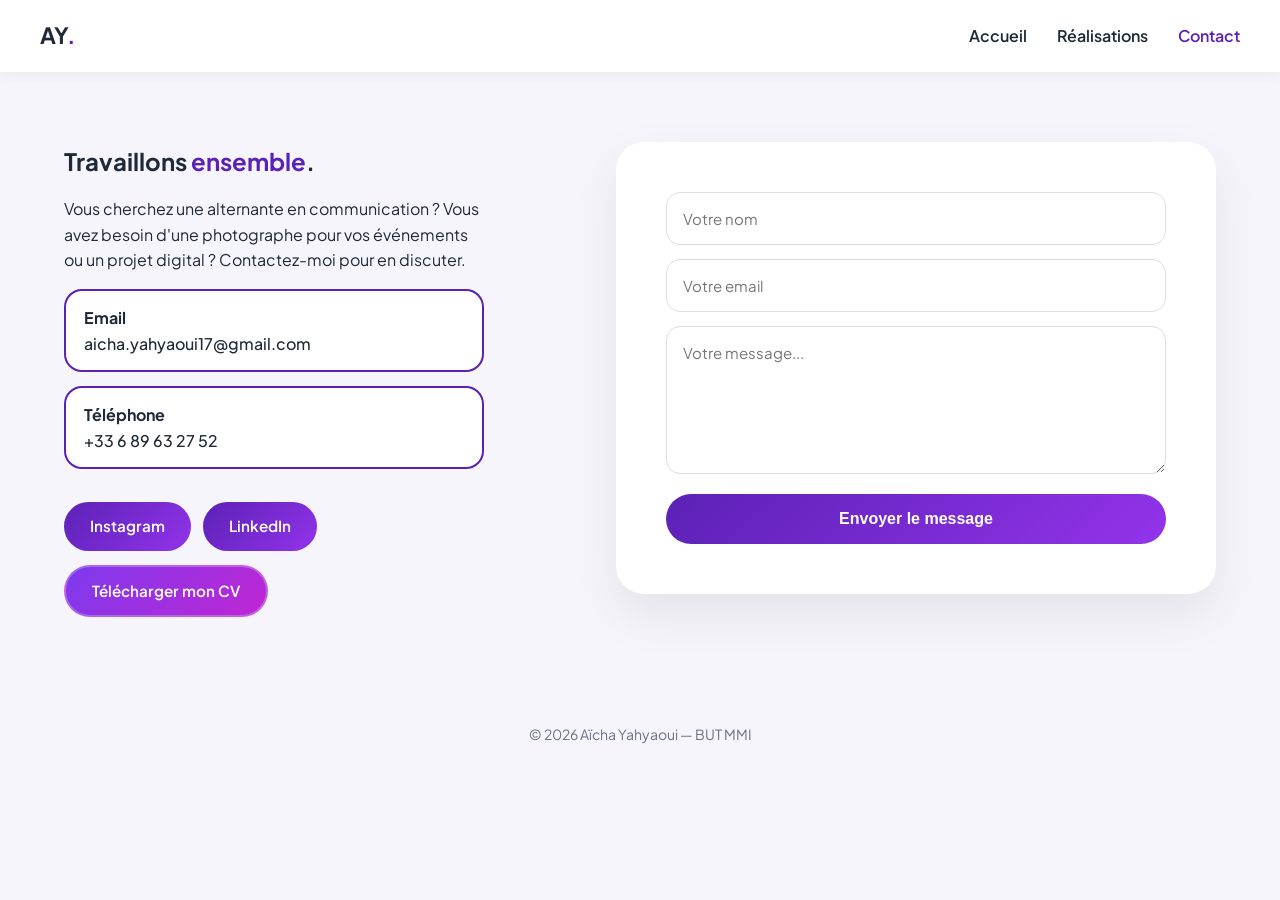
==== commit 69671b32: "Update contact.html" ====
--- a/contact.html
+++ b/contact.html
@@ -49,7 +49,7 @@
 
             <div class="contact-card">
                 <strong>Téléphone</strong><br>
-                <a href="tel:+33786713398">+33 7 86 71 33 98</a>
+                <a href="tel:+33789632752">+33 6 89 63 27 52 </a>
             </div>
 
             <div class="social-links" style="display:flex; gap:12px; flex-wrap:wrap; margin-top:18px;">
@@ -90,4 +90,4 @@
     </script>
 
 </body>
-</html>+</html>
